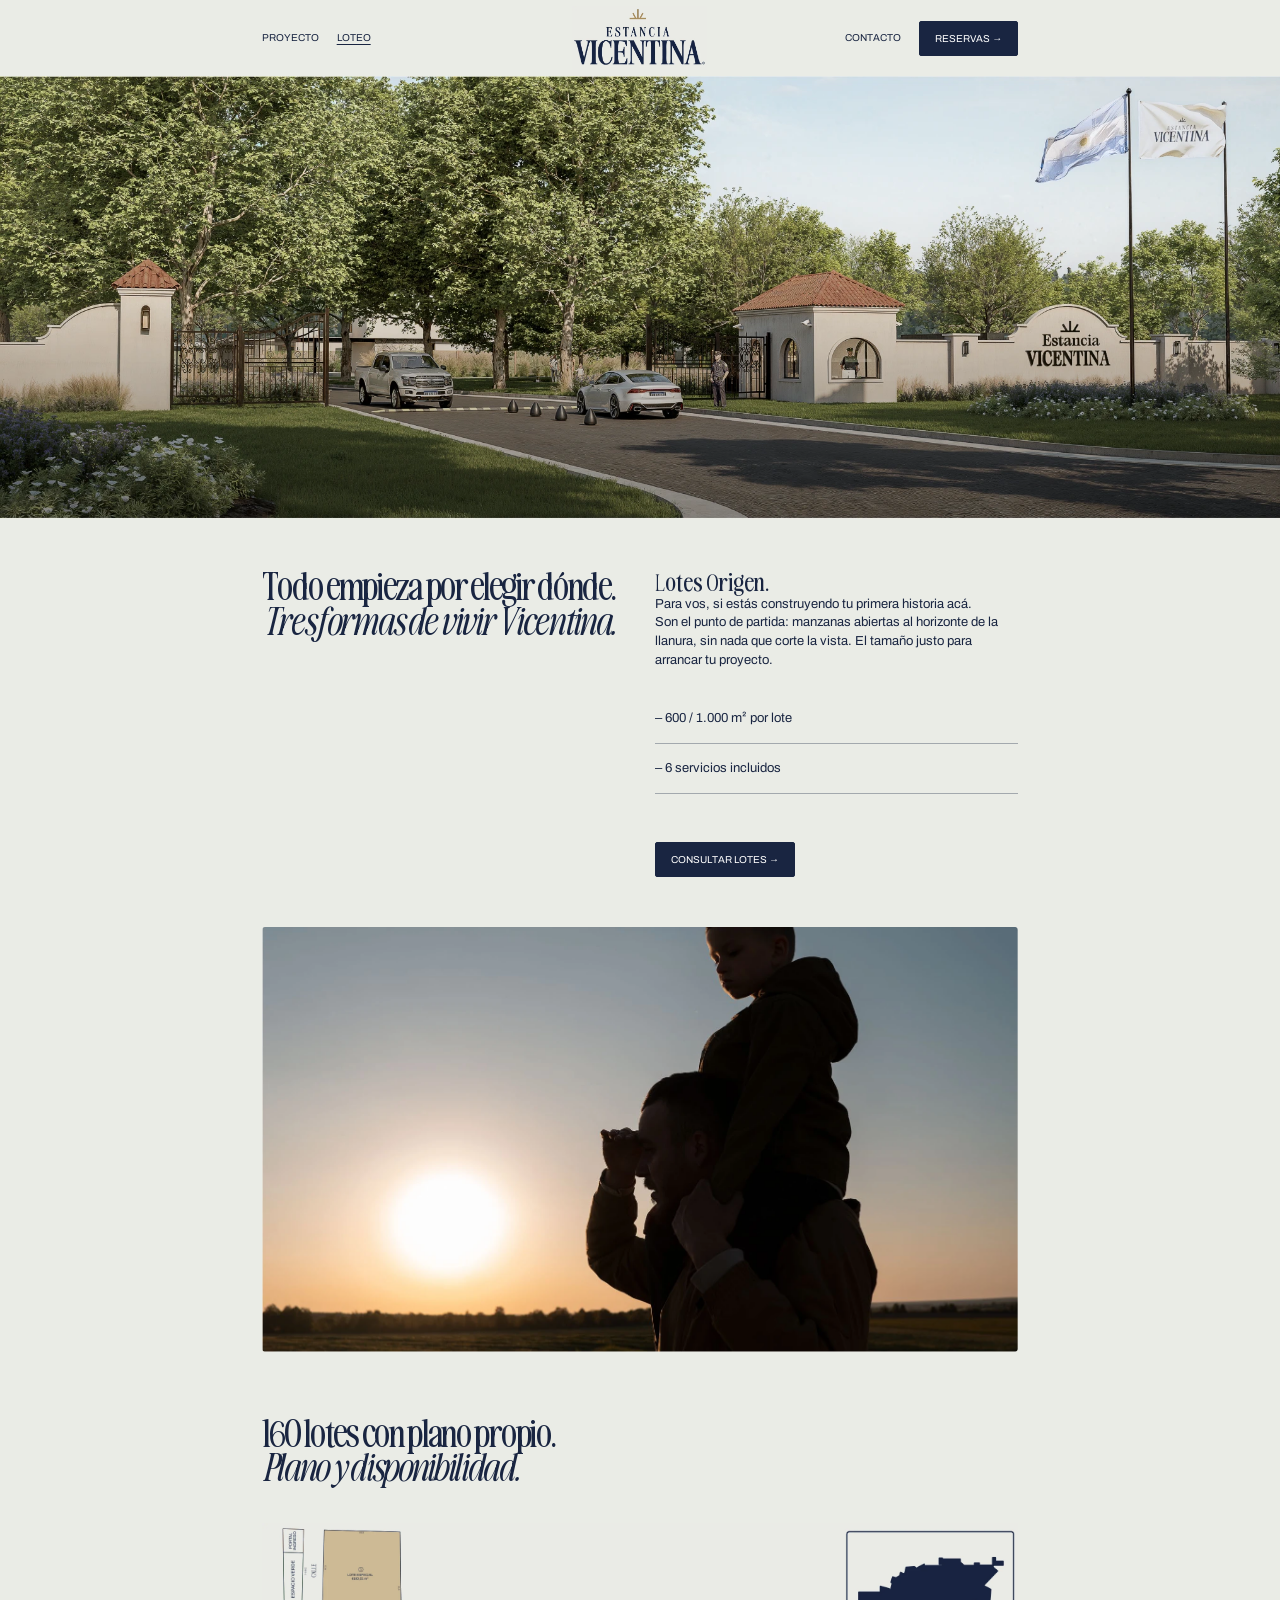
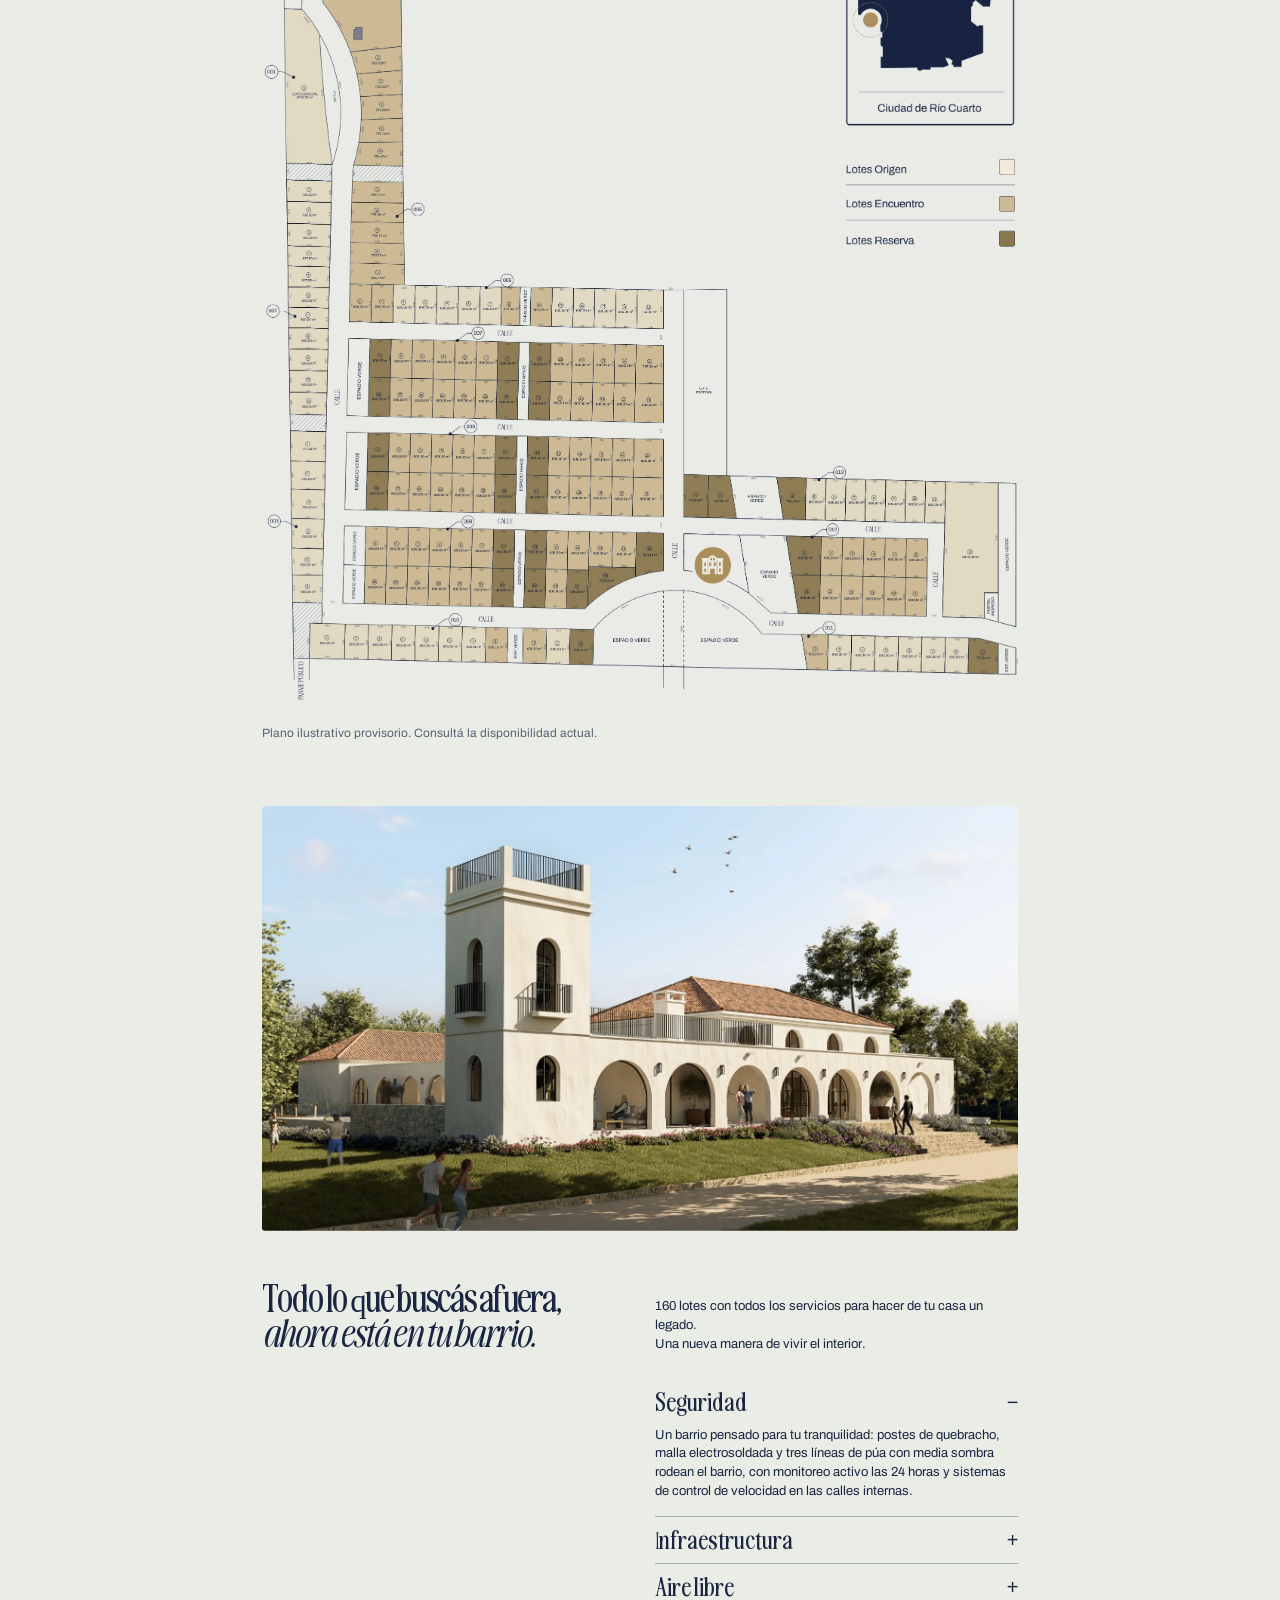
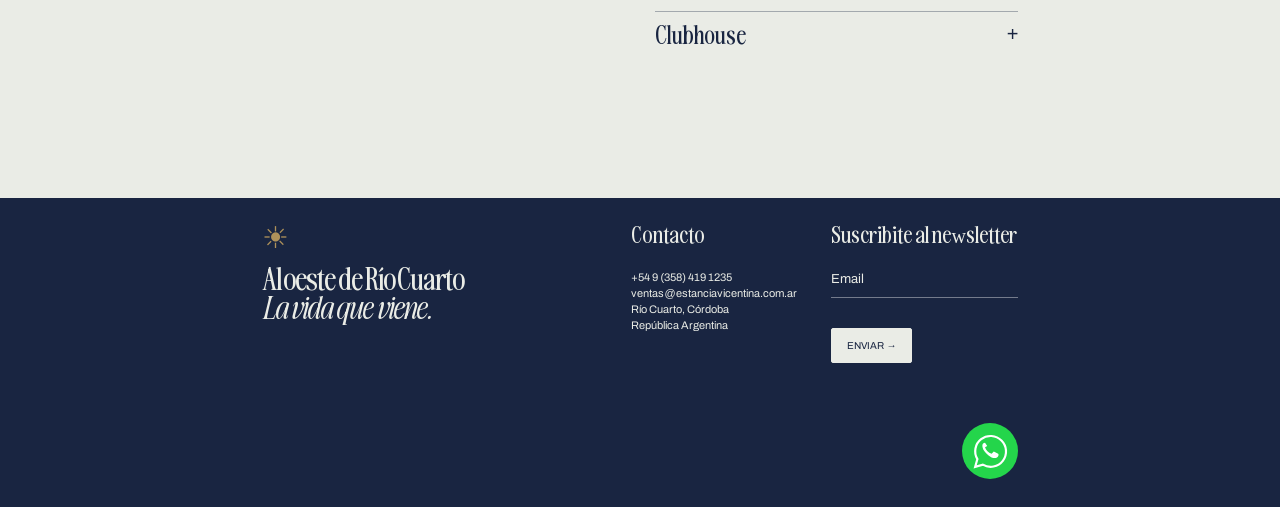
==== estancia-vicentina/loteo.html @ 6472059d "Primer commit" ====
<!doctype html>
<html lang="es-AR">
  <head>
    <meta charset="utf-8">
    <meta name="viewport" content="width=device-width, initial-scale=1">
    <title>Loteo | Estancia Vicentina</title>
    <meta name="description" content="Estancia Vicentina. 160 lotes al oeste de Río Cuarto, Córdoba. Conocé el proyecto, el loteo y las condiciones de pago.">
    <meta name="theme-color" content="#192541">
    <meta property="og:title" content="Loteo | Estancia Vicentina">
    <meta property="og:description" content="Al oeste de Río Cuarto. La vida que viene.">
    <meta property="og:type" content="website">
    <meta property="og:locale" content="es_AR">
    <meta property="og:image" content="assets/images/hero-home.webp">
    <link rel="icon" href="assets/images/logo.webp">
    <link rel="stylesheet" href="assets/css/styles.css">
    <script src="configuracion.js" defer>
    </script>
    <script src="assets/js/analytics.js" defer>
    </script>
    <script src="assets/js/app.js" defer>
    </script>
  </head>
  <body data-page="loteo">
    <a class="skip" href="#contenido">Saltar al contenido</a>
    <header class="site-header">
      <nav class="container nav" aria-label="Navegación principal">
        <div class="nav-left">
          <a href="index.html" data-page="home">PROYECTO</a>
          <a href="loteo.html" data-page="loteo">LOTEO</a>
        </div>
        <a class="brand" href="index.html" aria-label="Estancia Vicentina, inicio">
          <img src="assets/images/logo.webp" width="200" height="94" alt="Estancia Vicentina">
        </a>
        <div class="nav-right">
          <a href="contacto.html" data-page="contacto">CONTACTO</a>
          <a class="button" href="contacto.html#consulta" data-track="cta_click" data-label="Reservas menú">RESERVAS →</a>
        </div>
        <button class="menu-toggle" aria-expanded="false" aria-controls="mobile-menu" aria-label="Abrir menú">☰</button>
      </nav>
      <nav id="mobile-menu" class="mobile-menu" aria-label="Navegación móvil" hidden>
        <a href="index.html">Proyecto</a>
        <a href="loteo.html">Loteo</a>
        <a href="contacto.html">Contacto</a>
        <a href="contacto.html#consulta">Reservas →</a>
      </nav>
    </header>
    <main id="contenido">
      <section class="hero">
        <img class="hero-image" src="assets/images/hero-loteo.webp" alt="Acceso principal de Estancia Vicentina" loading="lazy" decoding="async">
      </section>
      <div class="container body-content">
        <section class="split">
          <h1>
            <span class="" data-content="loteo">Todo empieza por elegir dónde.</span>
            <em class="" data-content="loteo_italica">Tres formas de vivir Vicentina.</em>
          </h1>
          <div>
            <h3 class="" data-content="origen_titulo">Lotes Origen.</h3>
            <p class="" data-content="origen_texto">Para vos, si estás construyendo tu primera historia acá.
            Son el punto de partida: manzanas abiertas al horizonte de la llanura, sin nada que corte la vista. El tamaño justo para arrancar tu proyecto.</p>
            <ul class="specs">
              <li>– 600 / 1.000 m² por lote</li>
              <li>– 6 servicios incluidos</li>
            </ul>
            <a class="button " href="contacto.html?lote=origen#consulta" data-track="cta_click" data-label="CONSULTAR LOTES →">CONSULTAR LOTES →</a>
          </div>
        </section>
        <img class="wide" src="assets/images/familia.webp" alt="Padre e hijo disfrutando del atardecer" loading="lazy" decoding="async">
        <section class="plan">
          <h2>
            <span class="" data-content="plano">160 lotes con plano propio.</span>
            <em class="" data-content="plano_italica">Plano y disponibilidad.</em>
          </h2>
          <a href="assets/images/plano-provisorio.webp" target="_blank" rel="noopener" data-plan-link data-track="plan_open" aria-label="Ampliar plano provisorio">
            <img class="plan-image" src="assets/images/plano-provisorio.webp" alt="Plano provisorio del loteo. Consultar disponibilidad actual." loading="lazy" decoding="async">
          </a>
          <p class="plan-note">Plano ilustrativo provisorio. Consultá la disponibilidad actual.</p>
        </section>
        <img class="wide" src="assets/images/clubhouse.webp" alt="Vista del clubhouse" loading="lazy" decoding="async">
        <section class="split">
          <h2>
            <span class="" data-content="barrio">Todo lo que buscás afuera,</span>
            <em class="" data-content="barrio_italica">ahora está en tu barrio.</em>
          </h2>
          <div>
            <p class="" data-content="barrio_texto">160 lotes con todos los servicios para hacer de tu casa un legado.
            Una nueva manera de vivir el interior.</p>
            <div class="accordion">
              <details open>
                <summary>Seguridad</summary>
                <p class="" data-content="seguridad">Un barrio pensado para tu tranquilidad: postes de quebracho, malla electrosoldada y tres líneas de púa con media sombra rodean el barrio, con monitoreo activo las 24 horas y sistemas de control de velocidad en las calles internas.</p>
              </details>
              <details >
                <summary>Infraestructura</summary>
                <p class="" data-content="infraestructura">6 servicios incluidos. Consultá a nuestro equipo el detalle del proyecto.</p>
              </details>
              <details >
                <summary>Aire libre</summary>
                <p class="" data-content="aire">Un entorno verde y silencioso para disfrutar de otra relación con la naturaleza.</p>
              </details>
              <details >
                <summary>Clubhouse</summary>
                <p class="" data-content="club">Un espacio para compartir la vida del barrio.</p>
              </details>
            </div>
          </div>
        </section>
      </div>
    </main>
    <footer class="site-footer">
      <div class="container">
        <div class="footer-grid">
          <div>
            <span class="sun" aria-hidden="true">☀</span>
            <h2>
              <span class="" data-content="footer_titulo">Al oeste de Río Cuarto</span>
              <em class="" data-content="footer_titulo_italica">La vida que viene.</em>
            </h2>
          </div>
          <div>
            <h3>Contacto</h3>
            <address>
              <a data-phone data-track="phone_click">
              </a>
              <a data-email data-track="email_click">
              </a>Río Cuarto, Córdoba<br>República Argentina</address>
            </div>
            <div>
              <h3>Suscribite al newsletter</h3>
              <form data-form="newsletter">
                <label class="sr-only" for="newsletter-email">Email</label>
                <input id="newsletter-email" type="email" name="email" placeholder="Email" required autocomplete="email" maxlength="254">
                <button class="button light" type="submit">ENVIAR →</button>
                <p class="form-status" role="status">
                </p>
              </form>
            </div>
          </div>
          <div class="footer-bottom">
            <div class="socials">
              <a data-social="facebook" aria-label="Facebook" hidden>f</a>
              <a data-social="instagram" aria-label="Instagram" hidden>◎</a>
              <a data-social="x" aria-label="X" hidden>𝕏</a>
            </div>
            <button class="privacy-settings" hidden>Preferencias de medición</button>
            <a class="whatsapp" data-whatsapp data-track="whatsapp_click" aria-label="Consultar por WhatsApp" target="_blank" rel="noopener noreferrer">
              <svg viewBox="0 0 32 32" aria-hidden="true">
                <path d="M26 6A14 14 0 0 0 4 23L2 30l7-2A14 14 0 0 0 26 6Z" fill="none" stroke="currentColor" stroke-width="2"/>
                  <path d="M11 8c-3 0-3 4-1 7s6 7 10 7c3 0 4-3 3-4l-4-2-2 2c-3-1-5-3-6-6l2-1Z" fill="currentColor"/>
                  </svg>
                </a>
              </div>
            </div>
          </footer>
          <div class="consent" hidden role="region" aria-label="Preferencias de medición">
            <p>¿Nos permitís medir las visitas y las consultas para mejorar nuestras campañas?</p>
            <button data-consent="granted">Aceptar</button>
            <button data-consent="denied">Rechazar</button>
          </div>
          <noscript>
            <p>Para enviar consultas desde esta página, activá JavaScript o escribinos a ventas@estanciavicentina.com.ar.</p>
          </noscript>
        </body>
      </html>
---- estancia-vicentina/assets/css/styles.css ----
/* Diseño de las maquetas. Colores y medidas generales en un solo lugar. */
@font-face {
  font-family:Archivo;
  src:url('../fonts/Archivo-Regular-web.woff') format('woff');
  font-weight:400;
  font-display:swap;
}

@font-face {
  font-family:Vicentina;
  src:url('../fonts/AwesomeSerifVAR-Light-web.woff') format('woff');
  font-weight:400;
  font-display:swap;
}

@font-face {
  font-family:Vicentina;
  src:url('../fonts/AwesomeSerifItalicVAR-Light-web.woff') format('woff');
  font-style:italic;
  font-weight:400;
  font-display:swap;
}

:root {
  --paper:#eaece6;
  --navy:#192541;
  --gold:#ae915a;
  --line:#a3a9ae;
  --content:1200px;
  --gap:30px;
}

* {
  box-sizing:border-box;
}

html {
  scroll-behavior:smooth;
  scroll-padding-top:30px;
}

body {
  margin:0;
  background:var(--paper);
  color:var(--navy);
  font:400 clamp(13px,.936vw,19px)/1.45 Archivo,Arial,sans-serif;
}

a {
  color:inherit;
}

button,input,select,textarea {
  font:inherit;
  color:inherit;
}

button,a,input,select,textarea {
  touch-action:manipulation;
}

button,a {
  -webkit-tap-highlight-color:transparent;
}

button {
  cursor:pointer;
}

img {
  display:block;
  max-width:100%;
  height:auto;
}

button:focus-visible,a:focus-visible,input:focus-visible,select:focus-visible,textarea:focus-visible,summary:focus-visible {
  outline:2px solid var(--gold);
  outline-offset:5px;
}

[hidden] {
  display:none!important;
}

.container {
  width:59.1133%;
  max-width:var(--content);
  margin-inline:auto;
}

h1,h2,h3,p {
  margin:0;
}

h1,h2,h3 {
  font-family:Vicentina,Georgia,serif;
  font-weight:400;
}

h1,h2 {
  font-size:clamp(30px,2.562vw,52px);
  line-height:1.05;
  letter-spacing:-.04em;
}

h1 span,h2 span,h1 em,h2 em {
  display:block;
}

h1 em,h2 em {
  font-weight:400;
}

h3 {
  font-size:clamp(22px,1.48vw,30px);
  line-height:1.15;
}

p {
  white-space:pre-line;
}

p+p {
  margin-top:12px;
}

.site-header {
  height:clamp(76px,5.615vw,114px);
}

.nav {
  height:100%;
  display:grid;
  grid-template-columns:1fr auto 1fr;
  align-items:center;
  gap:15px;
}

.nav-left,.nav-right {
  display:flex;
  align-items:center;
  gap:clamp(18px,1.4vw,28px);
}

.nav-right {
  justify-content:flex-end;
}

.nav a {
  text-decoration:none;
  font-size:clamp(10px,.69vw,14px);
  white-space:nowrap;
}

.nav a[aria-current=page] {
  text-decoration:underline;
  text-underline-offset:3px;
}

.brand img {
  width:clamp(135px,9.85vw,200px);
}

.button {
  display:inline-flex;
  align-items:center;
  justify-content:center;
  background:var(--navy);
  color:white;
  border:1px solid var(--navy);
  border-radius:2px;
  text-decoration:none;
  padding:clamp(10px,.75vw,15px) clamp(15px,1vw,21px);
  font-size:clamp(10px,.715vw,14.5px);
  line-height:1.1;
  min-height:35px;
  transition:background .18s;
}

.button:hover {
  background:#2a3c60;
}

.gold {
  background:var(--gold);
  border-color:var(--gold);
}

.gold:hover {
  background:#947947;
}

.outline {
  background:transparent;
  border-color:#eaece5;
}

.outline:hover {
  background:#ffffff20;
}

.light {
  background:var(--paper);
  color:var(--navy);
  border-color:var(--paper);
}

.menu-toggle {
  display:none;
}

.hero {
  position:relative;
  width:100%;
  aspect-ratio:2030/703;
  overflow:hidden;
}

.hero>img {
  width:100%;
  height:100%;
  object-fit:cover;
}

.home-hero {
  aspect-ratio:2030/809;
}

.hero-content {
  position:absolute;
  inset:0;
  display:flex;
  flex-direction:column;
  align-items:center;
  justify-content:center;
  color:var(--paper);
  text-align:center;
  padding:24px;
}

.hero-content h1 {
  font-size:clamp(30px,2.56vw,52px);
}

.hero-actions {
  display:flex;
  gap:clamp(14px,1.4vw,28px);
  margin-top:clamp(22px,2vw,40px);
}

.hero-actions .button {
  min-width:clamp(110px,7.7vw,156px);
}

.body-content {
  padding-bottom:clamp(70px,7vw,142px);
}

.split {
  display:grid;
  grid-template-columns:1fr 1fr;
  gap:var(--gap);
  padding-block:clamp(50px,3.75vw,76px);
  align-items:start;
}

.split>div>p:first-child {
  margin-top:clamp(10px,1.25vw,25px);
}

.split>p {
  margin-top:clamp(10px,1.25vw,25px);
}

.wide {
  width:100%;
  aspect-ratio:1200/674;
  object-fit:cover;
  border-radius:3px;
}

.image-pair {
  display:grid;
  grid-template-columns:1fr 1fr;
  gap:var(--gap);
}

.image-pair .wide {
  aspect-ratio:585/611;
}

.accordion {
  margin-top:clamp(22px,2vw,40px);
}

details {
  border-bottom:1px solid var(--line);
}

details:last-child {
  border-bottom:0;
}

summary {
  font:400 clamp(22px,1.38vw,28px)/1.2 Vicentina,Georgia,serif;
  list-style:none;
  padding:10px 0;
  cursor:pointer;
  display:flex;
  justify-content:space-between;
  align-items:center;
}

summary::-webkit-details-marker {
  display:none;
}

summary:after {
  content:'+';
  font:300 20px Arial;
}

details[open] summary:after {
  content:'−';
}

details p {
  padding:0 0 15px;
}

.distances {
  margin:28px 0 0;
}

.distances div {
  display:flex;
  align-items:center;
  justify-content:space-between;
  border-bottom:1px solid var(--line);
  padding:8px 0;
}

.distances div:last-child {
  border:0;
}

.distances dt {
  font-size:.94em;
}

.distances dd {
  margin:0;
  font:400 clamp(22px,1.4vw,28px) Vicentina,Georgia,serif;
}

.team {
  padding-top:clamp(50px,3.75vw,76px);
}

.team-grid {
  display:grid;
  grid-template-columns:repeat(3,1fr);
  gap:28px;
  margin-top:clamp(35px,3.5vw,70px);
}

.person {
  position:relative;
  aspect-ratio:380/400;
  border-radius:6px;
  overflow:hidden;
  background:var(--navy);
  color:white;
}

.portrait {
  width:100%;
  height:100%;
  object-fit:cover;
  object-position:48% center;
}

.person:nth-child(2) .portrait {
  object-position:53% center;
}

.person:after {
  content:'';
  position:absolute;
  inset:50% 0 0;
  background:linear-gradient(transparent,#0007);
  pointer-events:none;
}

.person>div {
  position:absolute;
  bottom:20px;
  left:20px;
  z-index:1;
}

.person h3 {
  font:400 clamp(18px,1.55vw,31px)/1.1 Archivo,Arial,sans-serif;
}

.linkedin {
  display:inline-block;
  border:1px solid white;
  padding:8px 12px;
  font-size:11px;
  text-decoration:none;
  margin-bottom:14px;
}

.specs {
  list-style:none;
  padding:0;
  margin:24px 0 48px;
}

.specs li {
  border-bottom:1px solid var(--line);
  padding:15px 0;
}

.plan {
  padding-block:clamp(55px,5vw,100px);
}

.plan-image {
  width:100%;
  margin-top:clamp(35px,3vw,60px);
}

.plan-note {
  font-size:12px;
  margin-top:15px;
  color:#5b6372;
}

.payment h3 {
  font-size:clamp(22px,1.38vw,28px);
  border-bottom:1px solid var(--line);
  padding-bottom:8px;
  margin-top:14px;
}

.payment h3:first-child {
  margin-top:12px;
}

.payment p {
  margin:9px 0 20px;
}

.contact-form label {
  display:block;
  margin-bottom:24px;
}

.contact-form input,.contact-form textarea {
  display:block;
  width:100%;
  border:0;
  border-bottom:1px solid var(--line);
  background:transparent;
  border-radius:0;
  padding:8px 0;
  min-height:24px;
}

.contact-form label:has(input) {
  position:relative;
  margin-bottom:24px;
}

.contact-form select {
  display:block;
  width:100%;
  border:1px solid var(--line);
  background:transparent;
  padding:18px;
  margin-top:12px;
  border-radius:0;
}

.contact-form textarea {
  resize:vertical;
}

.form-status {
  font-size:13px;
  margin-top:14px;
  line-height:1.5;
}

.form-status:empty {
  display:none;
}

.form-status a {
  font-weight:bold;
}

.honeypot {
  position:absolute;
  left:-10000px;
  width:1px;
  height:1px;
  overflow:hidden;
}

.site-footer {
  background:var(--navy);
  color:var(--paper);
  padding:clamp(25px,2vw,40px) 0 28px;
}

.footer-grid {
  display:grid;
  grid-template-columns:2fr 1fr 1.1fr;
  gap:30px;
  min-height:clamp(200px,13vw,264px);
}

.site-footer h2 {
  font-size:clamp(27px,1.97vw,40px);
}

.sun {
  display:block;
  color:var(--gold);
  font-size:30px;
  line-height:1;
  margin-bottom:12px;
}

.site-footer h3 {
  font-size:clamp(20px,1.28vw,26px);
  margin-bottom:24px;
}

.site-footer address {
  font-style:normal;
  font-size:clamp(11px,.84vw,17px);
  line-height:1.45;
}

.site-footer address a {
  display:block;
  text-decoration:none;
  overflow-wrap:anywhere;
}

.site-footer input {
  border:0;
  border-bottom:1px solid #ffffff65;
  background:transparent;
  width:100%;
  padding:0 0 8px;
  border-radius:0;
  margin-bottom:30px;
  font-size:13px;
}

.site-footer input::placeholder {
  color:var(--paper);
}

.footer-bottom {
  display:flex;
  align-items:center;
  justify-content:space-between;
  min-height:50px;
  gap:20px;
}

.socials {
  display:flex;
  gap:8px;
}

.socials a {
  background:var(--paper);
  color:var(--navy);
  width:28px;
  height:28px;
  text-align:center;
  line-height:28px;
  text-decoration:none;
}

.whatsapp {
  width:56px;
  height:56px;
  border-radius:50%;
  background:#24d54b;
  color:white;
  display:flex;
  align-items:center;
  justify-content:center;
  margin-left:auto;
}

.whatsapp svg {
  width:35px;
  height:35px;
}

.privacy-settings {
  background:transparent;
  color:inherit;
  border:0;
  text-decoration:underline;
  font-size:12px;
}

.consent {
  position:fixed;
  bottom:20px;
  left:20px;
  right:20px;
  max-width:700px;
  z-index:20;
  background:var(--paper);
  border:1px solid var(--navy);
  padding:20px;
  box-shadow:0 6px 40px #0003;
  font-size:14px;
}

.consent button {
  background:var(--navy);
  color:white;
  border:1px solid var(--navy);
  padding:10px 18px;
  margin:14px 12px 0 0;
}

.consent button:last-child {
  background:transparent;
  color:var(--navy);
}

.sr-only,.skip:not(:focus) {
  position:absolute;
  clip-path:inset(50%);
  width:1px;
  height:1px;
  overflow:hidden;
}

.skip:focus {
  position:absolute;
  top:10px;
  left:10px;
  background:white;
  z-index:50;
  padding:12px;
}

.mobile-menu {
  padding:12px 24px;
  background:var(--paper);
  position:absolute;
  top:76px;
  left:0;
  right:0;
  z-index:10;
  box-shadow:0 8px 10px #0001;
}

.mobile-menu a {
  display:block;
  padding:14px;
  text-decoration:none;
}

@media(min-width:2030px) {
  .hero {
    max-height:780px;
  }
  .home-hero {
    max-height:900px;
  }
}

@media(max-width:1100px) {
  .container {
    width:76%;
  }
  .nav-left,.nav-right {
    gap:16px;
  }
  .footer-grid {
    grid-template-columns:1.6fr 1fr 1.1fr;
    gap:20px;
  }
  h1,h2 {
    font-size:35px;
  }
  .hero-content h1 {
    font-size:38px;
  }
}

@media(max-width:700px) {
  body {
    font-size:14px;
  }
  .container {
    width:calc(100% - 40px);
  }
  .site-header {
    height:76px;
  }
  .nav {
    display:flex;
    justify-content:space-between;
  }
  .brand img {
    width:135px;
  }
  .nav-left,.nav-right {
    display:none;
  }
  .menu-toggle {
    display:block;
    background:transparent;
    border:1px solid #19254140;
    border-radius:2px;
    font-size:24px;
    width:44px;
    height:44px;
  }
  .hero {
    height:300px;
    aspect-ratio:auto;
  }
  .home-hero {
    height:460px;
  }
  .hero-content h1 {
    font-size:35px;
    max-width:340px;
  }
  .hero-actions {
    margin-top:28px;
    gap:14px;
  }
  .button {
    min-height:44px;
    font-size:11px;
  }
  .split {
    grid-template-columns:1fr;
    gap:24px;
    padding-block:42px;
  }
  h1,h2 {
    font-size:36px;
    max-width:440px;
  }
  .split>p,.split>div>p:first-child {
    margin-top:0;
  }
  .wide {
    aspect-ratio:1.35;
  }
  .image-pair {
    gap:14px;
  }
  .image-pair .wide {
    aspect-ratio:.8;
  }
  .accordion {
    margin-top:24px;
  }
  .team-grid {
    gap:12px;
    grid-template-columns:1fr;
  }
  .person {
    aspect-ratio:1.15;
    max-height:440px;
  }
  .person h3 {
    font-size:27px;
  }
  .team {
    padding-top:42px;
  }
  .team-grid {
    margin-top:30px;
  }
  .portrait {
    object-position:center 35%;
  }
  .plan {
    padding-block:45px;
  }
  .plan-image {
    margin-top:28px;
  }
  .body-content {
    padding-bottom:60px;
  }
  .specs {
    margin:20px 0 25px;
  }
  .payment h3 {
    margin-top:12px;
  }
  .contact-form input {
    min-height:36px;
  }
  .footer-grid {
    grid-template-columns:1fr 1fr;
    gap:35px;
    min-height:0;
  }
  .footer-grid>div:first-child {
    grid-column:1/-1;
  }
  .site-footer {
    padding-block:30px;
  }
  .site-footer h2 {
    font-size:34px;
  }
  .site-footer h3 {
    font-size:23px;
    margin-bottom:15px;
  }
  .footer-bottom {
    margin-top:40px;
  }
  .site-footer address {
    font-size:12px;
  }
  .site-footer input {
    margin-bottom:18px;
  }
  .consent {
    left:10px;
    right:10px;
    bottom:10px;
  }
}

@media(prefers-reduced-motion:reduce) {
  html {
    scroll-behavior:auto;
  }
  * {
    transition:none!important;
  }
}

body[data-page="home"] .body-content>.split:first-child h2 {
  max-width:80%;
}

@media(max-width:700px) {
  body[data-page="home"] .body-content>.split:first-child h2 {
    max-width:100%;
  }
}
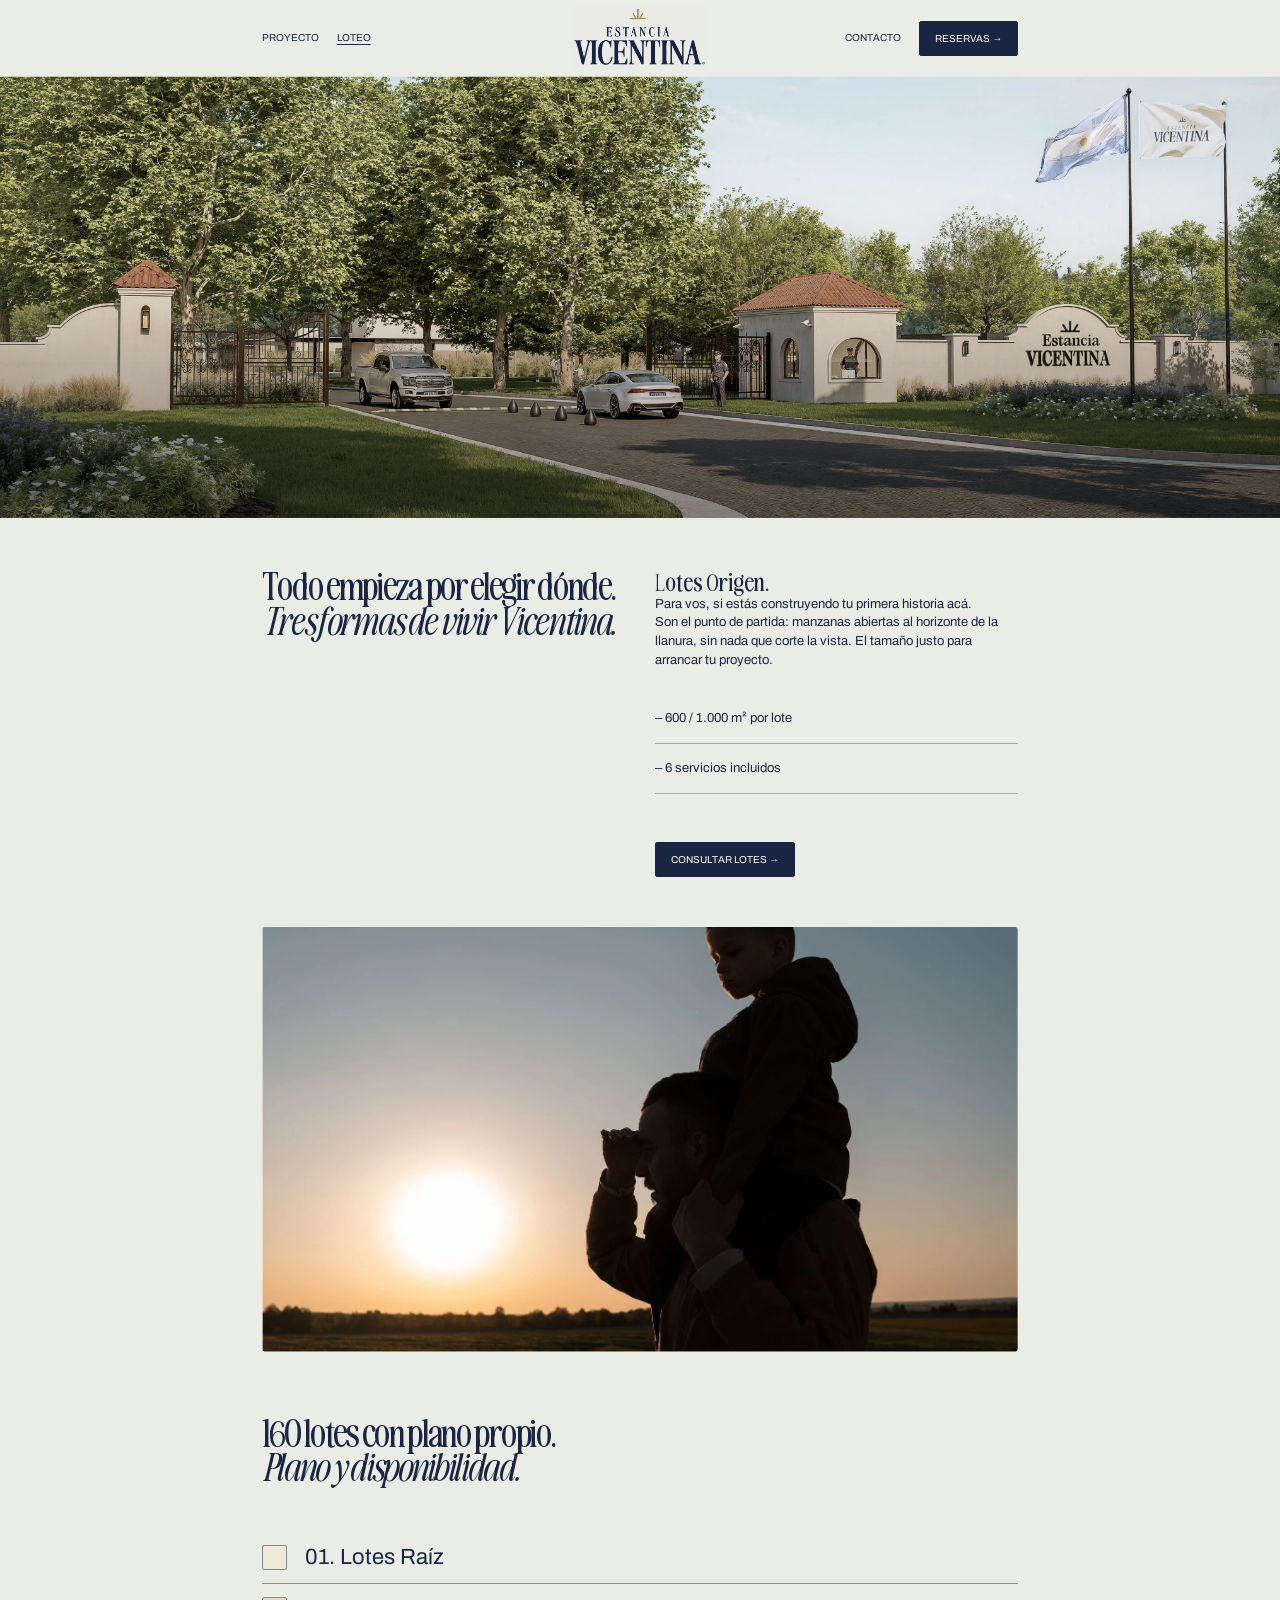
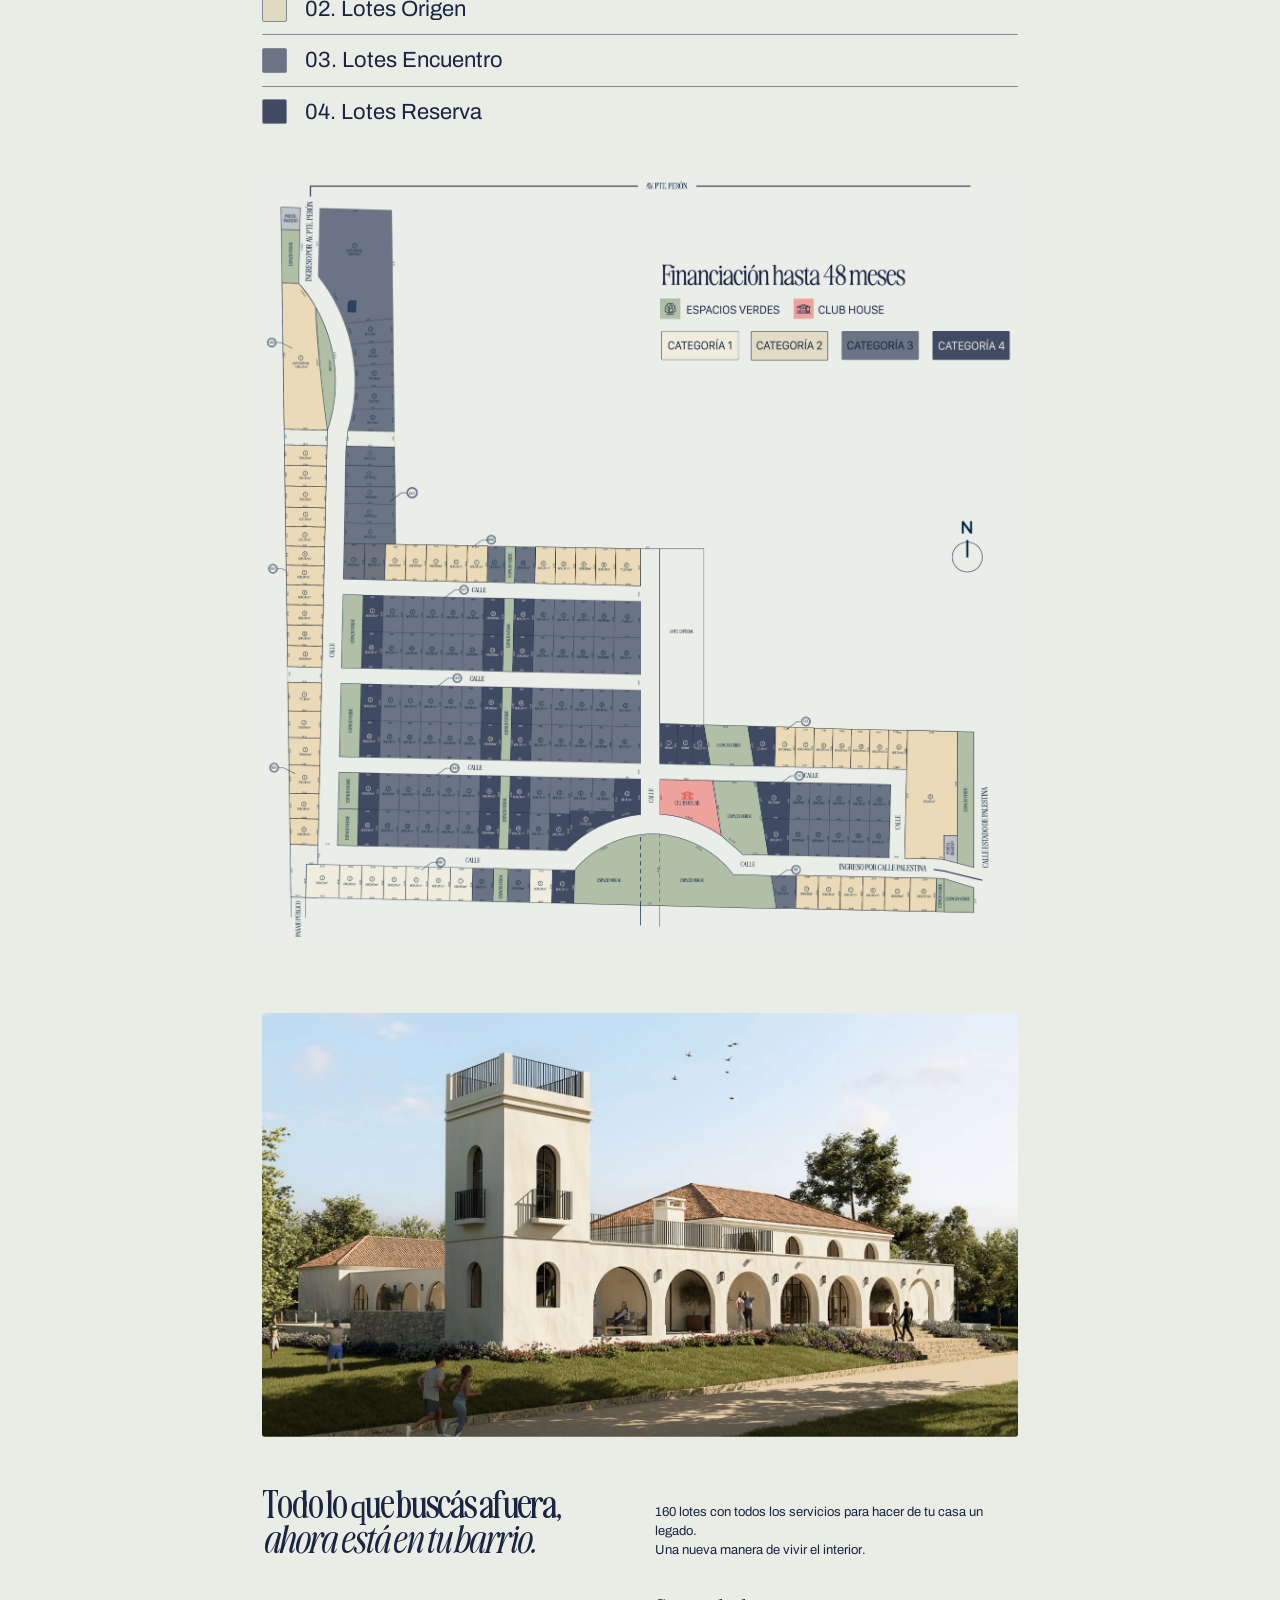
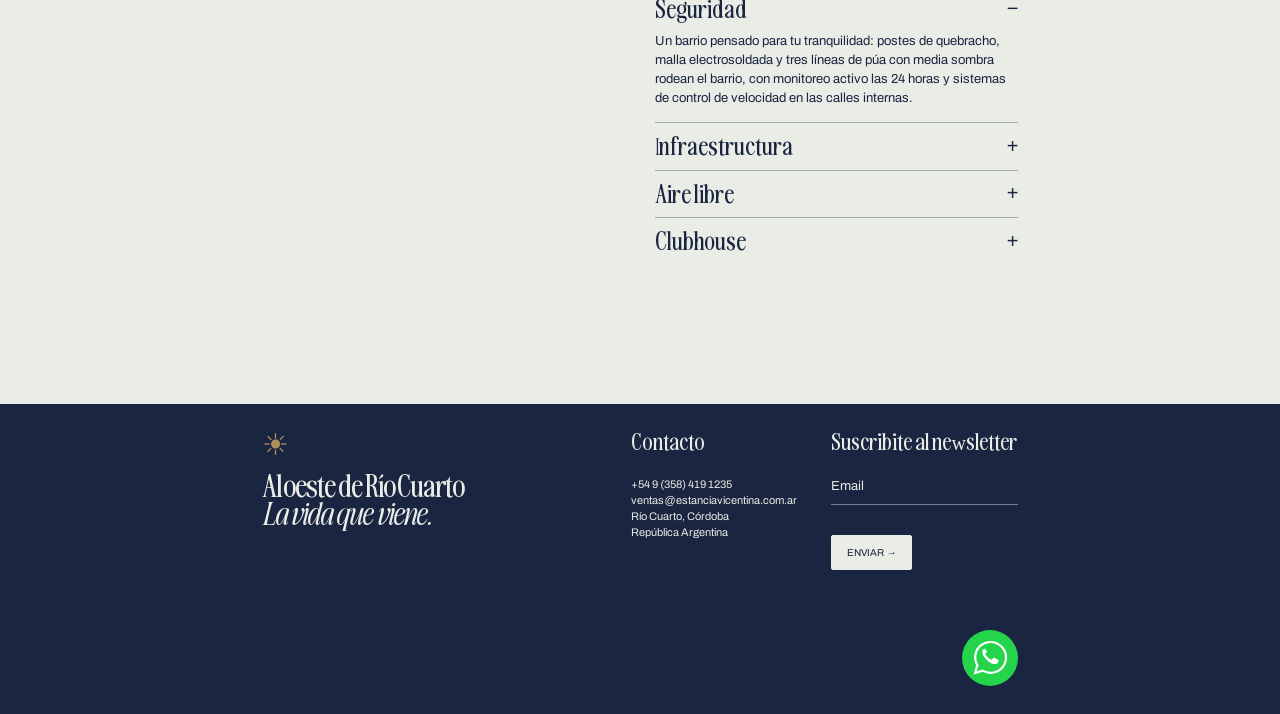
==== commit 7f3ffd1d: "remplazando imagenes" ====
--- a/estancia-vicentina/loteo.html
+++ b/estancia-vicentina/loteo.html
@@ -71,10 +71,43 @@
             <span class="" data-content="plano">160 lotes con plano propio.</span>
             <em class="" data-content="plano_italica">Plano y disponibilidad.</em>
           </h2>
-          <a href="assets/images/plano-provisorio.webp" target="_blank" rel="noopener" data-plan-link data-track="plan_open" aria-label="Ampliar plano provisorio">
-            <img class="plan-image" src="assets/images/plano-provisorio.webp" alt="Plano provisorio del loteo. Consultar disponibilidad actual." loading="lazy" decoding="async">
-          </a>
-          <p class="plan-note">Plano ilustrativo provisorio. Consultá la disponibilidad actual.</p>
+<div class="leyenda-lotes" aria-label="Categorías de lotes">
+  <div class="leyenda-lotes__fila">
+    <span class="leyenda-lotes__color lote-raiz"></span>
+    <span>01. Lotes Raíz</span>
+  </div>
+
+  <div class="leyenda-lotes__fila">
+    <span class="leyenda-lotes__color lote-origen"></span>
+    <span>02. Lotes Origen</span>
+  </div>
+
+  <div class="leyenda-lotes__fila">
+    <span class="leyenda-lotes__color lote-encuentro"></span>
+    <span>03. Lotes Encuentro</span>
+  </div>
+
+  <div class="leyenda-lotes__fila">
+    <span class="leyenda-lotes__color lote-reserva"></span>
+    <span>04. Lotes Reserva</span>
+  </div>
+</div>
+
+<a
+  href="assets/images/plano.png"
+  data-plan-link
+  target="_blank"
+  rel="noopener noreferrer"
+>
+  <img
+    class="plan-image"
+    src="assets/images/plano.png"
+    alt="Plano de lotes de Estancia Vicentina"
+    loading="lazy"
+    decoding="async"
+  >
+</a>
+          <p class="plan-note">.</p>
         </section>
         <img class="wide" src="assets/images/clubhouse.webp" alt="Vista del clubhouse" loading="lazy" decoding="async">
         <section class="split">
--- a/estancia-vicentina/assets/css/styles.css
+++ b/estancia-vicentina/assets/css/styles.css
@@ -675,7 +675,65 @@
   padding:14px;
   text-decoration:none;
 }
-
+img.mapa-ubicacion {
+  display: block;
+  width: 100%;
+  height: auto;
+  max-height: none;
+  aspect-ratio: auto;
+  object-fit: contain;
+}
+leyenda-lotes {
+  width: 100%;
+  max-width: 340px;
+  margin: 28px 0;
+  color: #192641;
+}
+
+.leyenda-lotes__fila {
+  display: flex;
+  align-items: center;
+  gap: 18px;
+  padding: 12px 0;
+  border-bottom: 1px solid #858996;
+  font-size: 22px;
+  line-height: 1.2;
+}
+
+.leyenda-lotes__fila:last-child {
+  border-bottom: none;
+}
+
+.leyenda-lotes__color {
+  display: block;
+  flex: 0 0 25px;
+  height: 25px;
+  border: 1px solid #858996;
+  border-radius: 2px;
+}
+
+.lote-raiz {
+  background-color: #eeeada;
+}
+
+.lote-origen {
+  background-color: #e1dbc4;
+}
+
+.lote-encuentro {
+  background-color: #6b7485;
+}
+
+.lote-reserva {
+  background-color: #414b63;
+}
+
+img.mapa-ubicacion:hover {
+  transform: none;
+}
+.leyenda-lotes {
+  margin-top: 48px;
+}
 @media(min-width:2030px) {
   .hero {
     max-height:780px;
@@ -867,3 +925,41 @@
   }
 }
 
+/* Animación sutil en las fotografías */
+@media (hover: hover) and (prefers-reduced-motion: no-preference) {
+  .wide,
+  .portrait {
+    transition: transform 0.8s ease;
+  }
+
+  /* Fotos de las secciones */
+  .wide:hover {
+    transform: scale(1.015);
+  }
+
+  /* Fotos de las personas: zoom dentro de la card */
+  .person:hover .portrait {
+    transform: scale(1.04);
+  }
+    img.mapa-ubicacion {
+    transition: transform 0.8s ease;
+  }
+
+  img.mapa-ubicacion:hover {
+    transform: scale(1.015);
+  }
+    .plan-image {
+    transition: transform 0.8s ease;
+  }
+
+  .plan-image:hover {
+    transform: scale(1.015);
+  }
+}
+
+
+@media (max-width: 700px) {
+  .leyenda-lotes {
+    margin-top: 32px;
+  }
+}
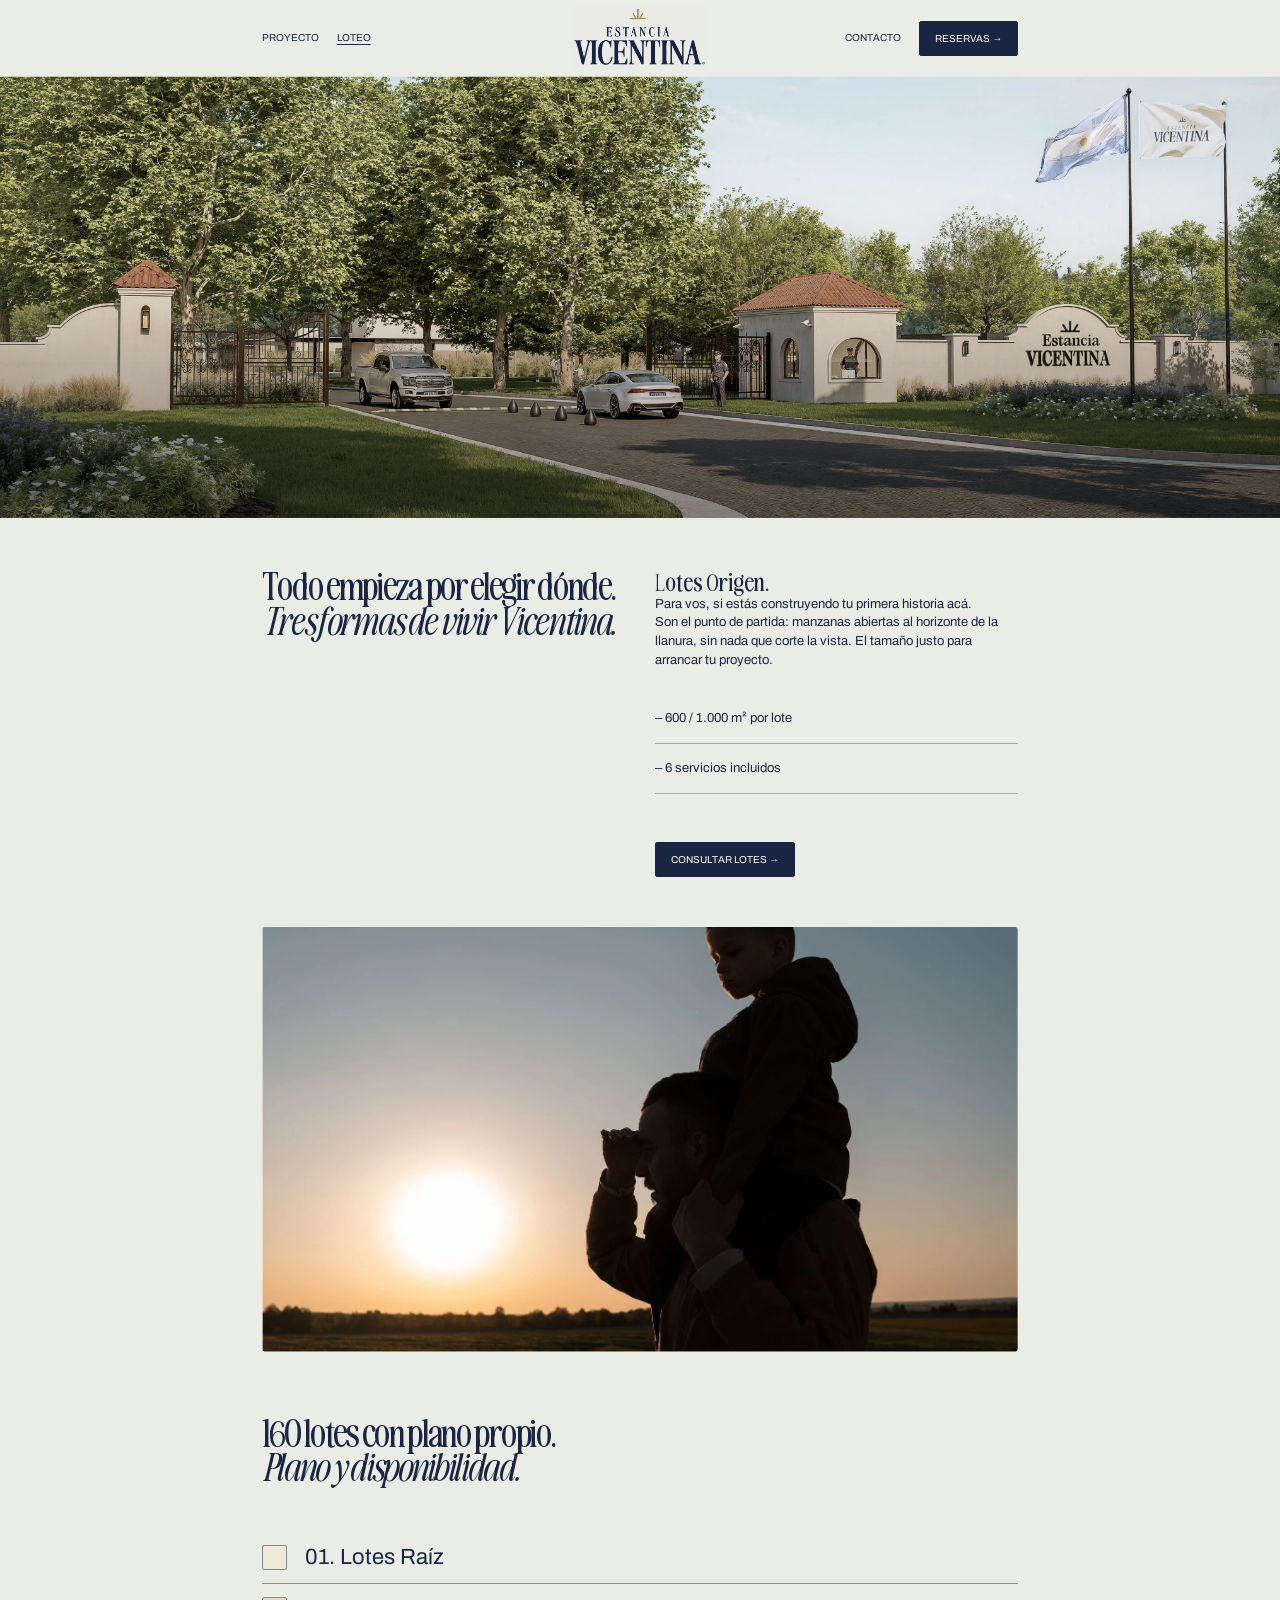
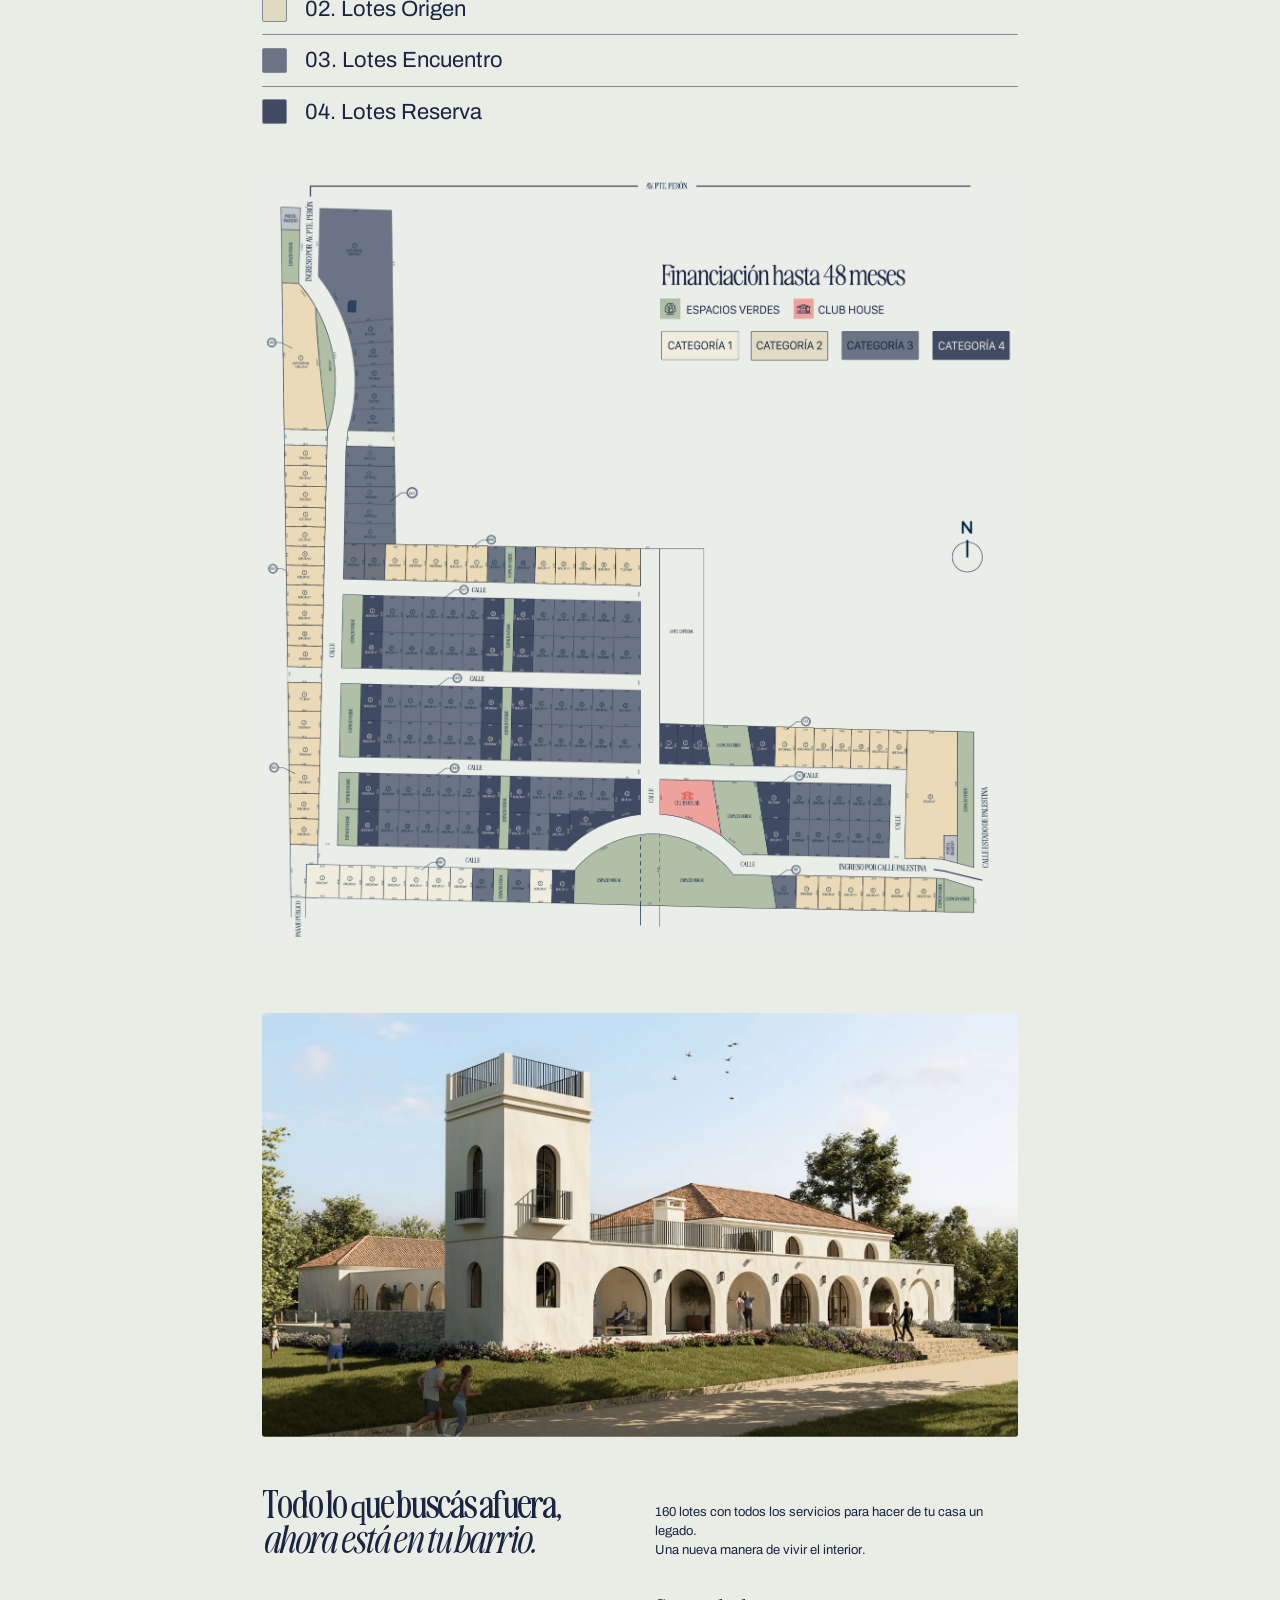
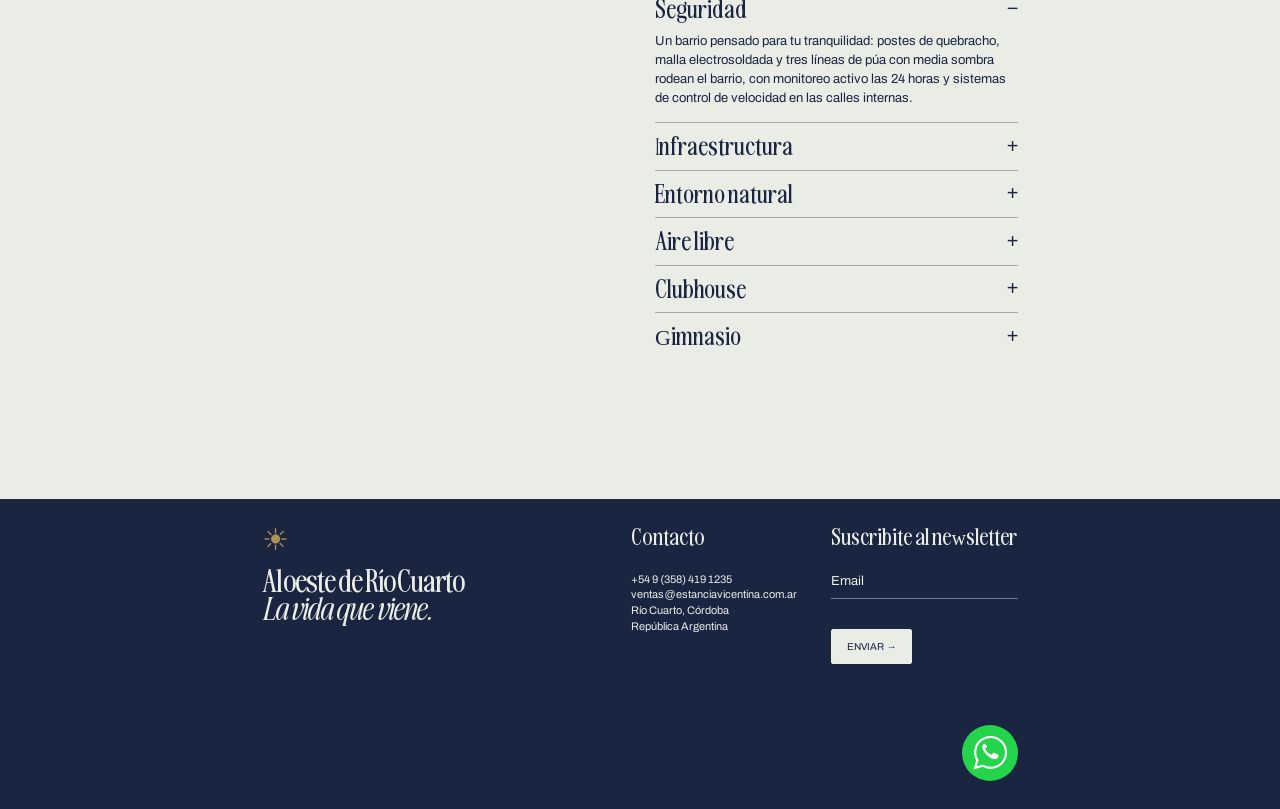
==== commit bb3e9658: "modificaciones" ====
--- a/estancia-vicentina/loteo.html
+++ b/estancia-vicentina/loteo.html
@@ -118,24 +118,49 @@
           <div>
             <p class="" data-content="barrio_texto">160 lotes con todos los servicios para hacer de tu casa un legado.
             Una nueva manera de vivir el interior.</p>
-            <div class="accordion">
-              <details open>
-                <summary>Seguridad</summary>
-                <p class="" data-content="seguridad">Un barrio pensado para tu tranquilidad: postes de quebracho, malla electrosoldada y tres líneas de púa con media sombra rodean el barrio, con monitoreo activo las 24 horas y sistemas de control de velocidad en las calles internas.</p>
-              </details>
-              <details >
-                <summary>Infraestructura</summary>
-                <p class="" data-content="infraestructura">6 servicios incluidos. Consultá a nuestro equipo el detalle del proyecto.</p>
-              </details>
-              <details >
-                <summary>Aire libre</summary>
-                <p class="" data-content="aire">Un entorno verde y silencioso para disfrutar de otra relación con la naturaleza.</p>
-              </details>
-              <details >
-                <summary>Clubhouse</summary>
-                <p class="" data-content="club">Un espacio para compartir la vida del barrio.</p>
-              </details>
-            </div>
+           <div class="accordion">
+  <details open>
+    <summary>Seguridad</summary>
+    <p data-content="seguridad">
+      Un barrio pensado para tu tranquilidad: postes de quebracho, malla electrosoldada y tres líneas de púa con media sombra rodean el barrio, con monitoreo activo las 24 horas y sistemas de control de velocidad en las calles internas.
+    </p>
+  </details>
+
+  <details>
+    <summary>Infraestructura</summary>
+    <p data-content="infraestructura">
+      6 servicios incluidos. Consultá a nuestro equipo el detalle del proyecto.
+    </p>
+  </details>
+
+  <details>
+    <summary>Entorno natural</summary>
+    <p data-content="entorno_natural">
+      22.500 m² de espacios verdes forestados, con riego por aspersión. Un entorno verde y silencioso para disfrutar de la naturaleza todos los días.
+    </p>
+  </details>
+
+  <details>
+    <summary>Aire libre</summary>
+    <p data-content="aire">
+      Juegos para chicos, circuitos saludables y ciclovías para jugar, hacer ejercicio y recorrer el barrio en bici.
+    </p>
+  </details>
+
+  <details>
+    <summary>Clubhouse</summary>
+    <p data-content="club">
+      Un espacio para compartir la vida del barrio, con dos salones de distintas jerarquías, salón de coworking, amplias galerías de uso recreativo y piscina exterior climatizada.
+    </p>
+  </details>
+
+  <details>
+    <summary>Gimnasio</summary>
+    <p data-content="gimnasio">
+      Un espacio para entrenar cerca de casa y hacer del bienestar parte de tu rutina.
+    </p>
+  </details>
+</div>
           </div>
         </section>
       </div>
--- a/estancia-vicentina/assets/css/styles.css
+++ b/estancia-vicentina/assets/css/styles.css
@@ -962,4 +962,10 @@
   .leyenda-lotes {
     margin-top: 32px;
   }
+}
+@media (min-width: 1024px) {
+  .titulo-cambio {
+    font-size: 0.88em;
+    white-space: nowrap;
+  }
 }
